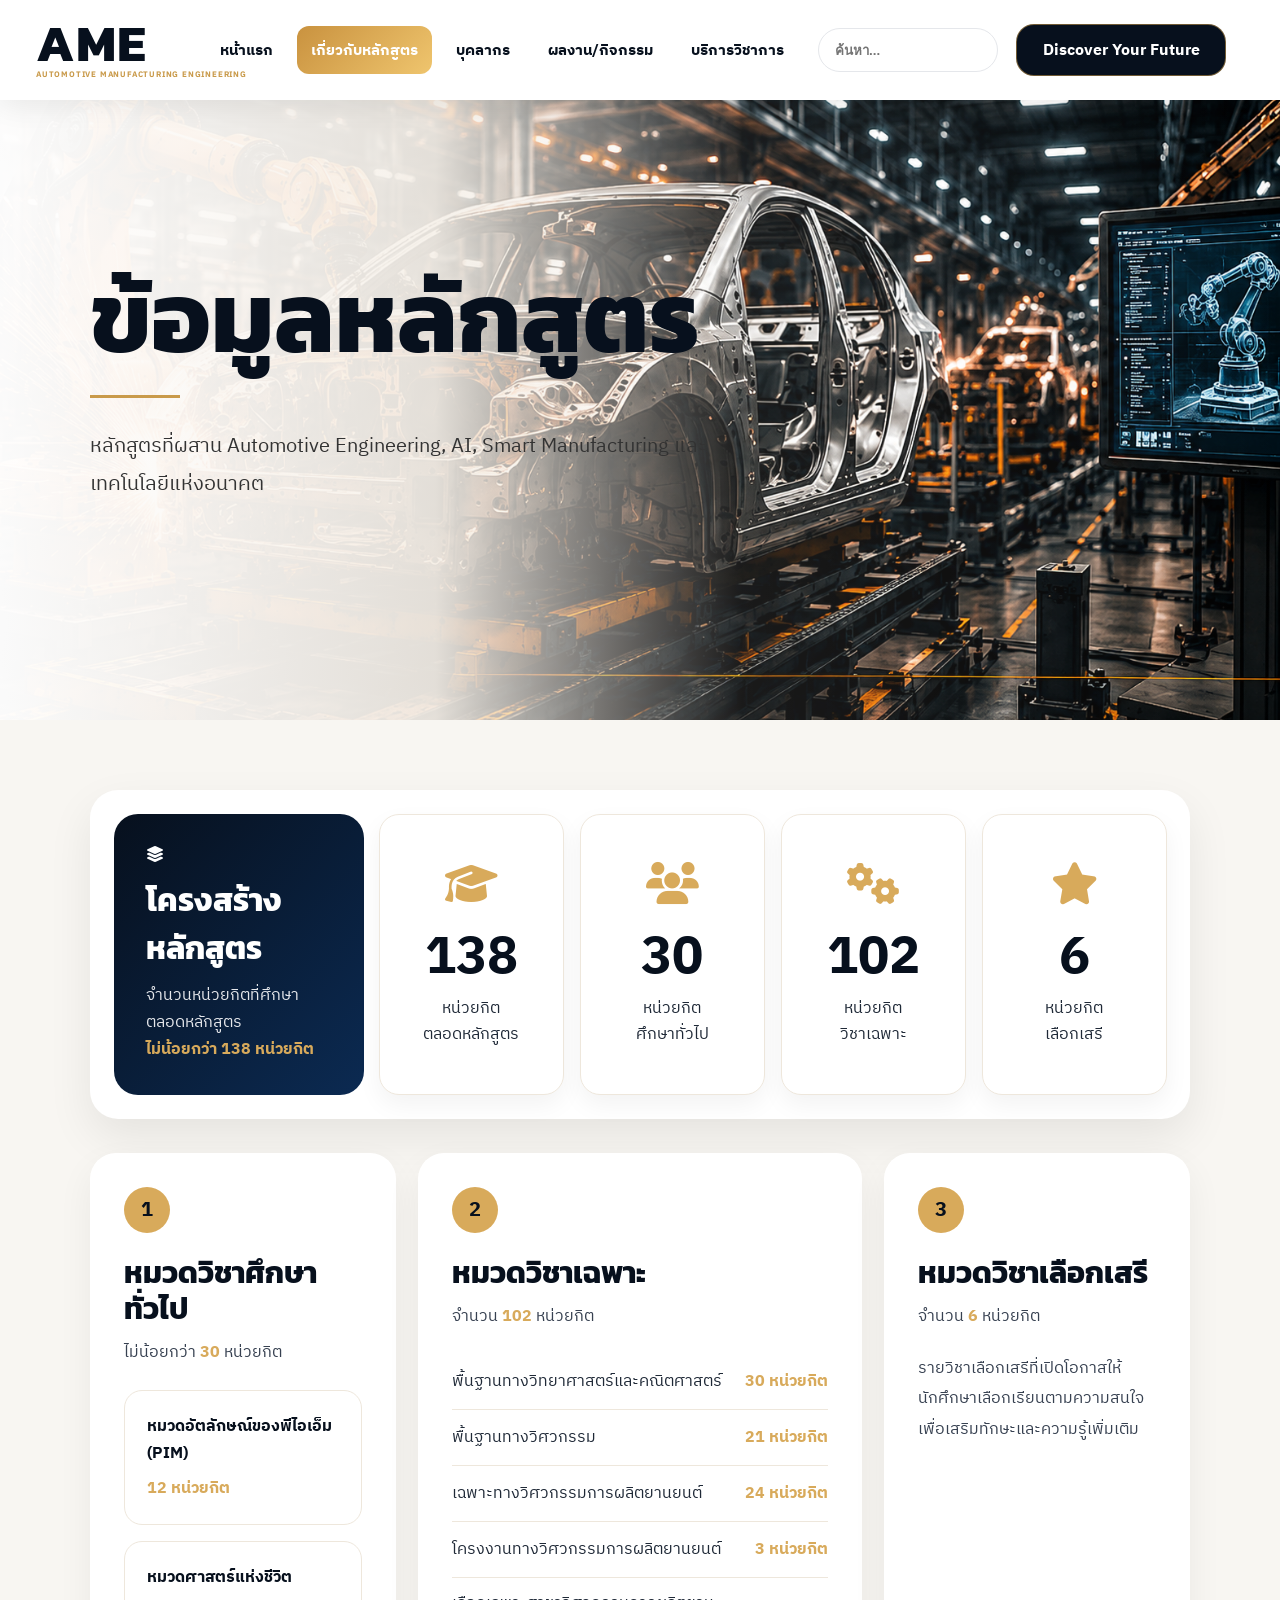
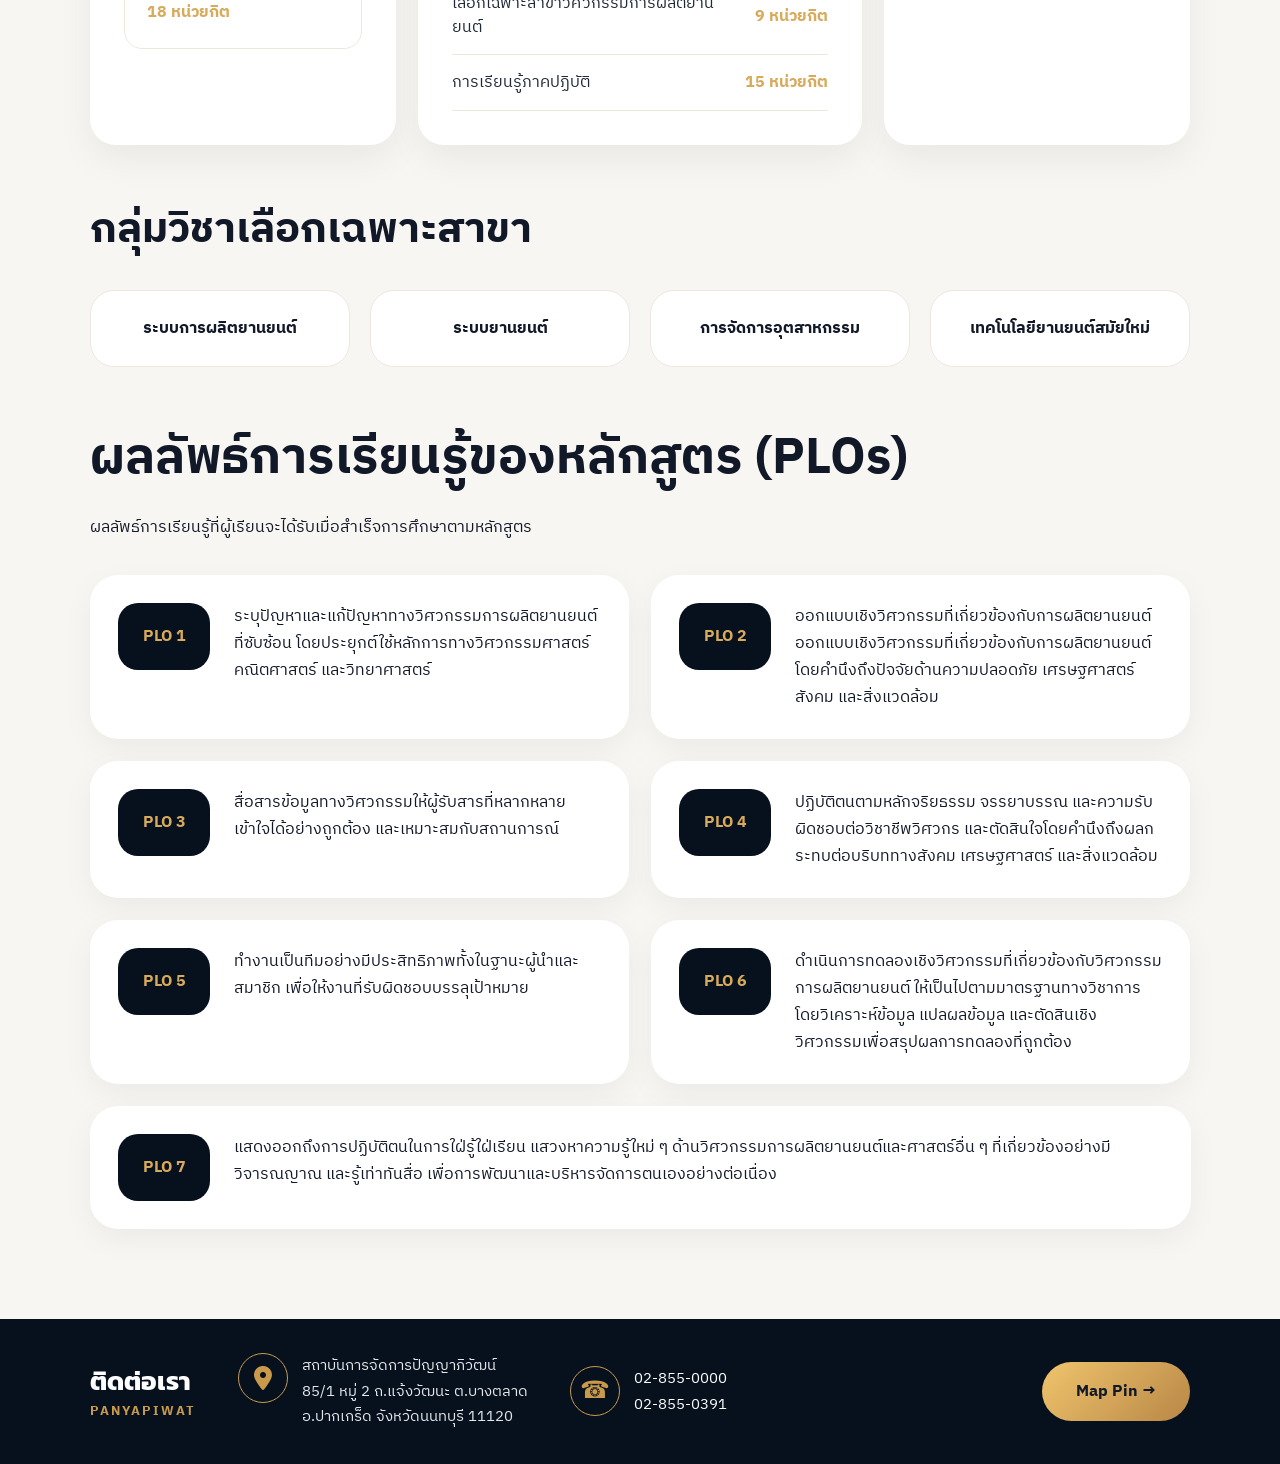
==== about-program.html @ d007fcb9 "Init" ====
<!DOCTYPE html>
<html lang="th">
<head>
  <meta charset="UTF-8">
  <meta name="viewport" content="width=device-width, initial-scale=1.0">

  <title>ข้อมูลหลักสูตร | AME</title>

  <link rel="preconnect" href="https://fonts.googleapis.com">
  <link rel="preconnect" href="https://fonts.gstatic.com" crossorigin>

  <link href="https://fonts.googleapis.com/css2?family=IBM+Plex+Sans+Thai:wght@300;400;500;600;700&family=Kanit:wght@400;500;600;700&display=swap" rel="stylesheet">

<link rel="stylesheet" href="css/theme.css">
<link rel="stylesheet" href="css/navbar.css">
<link rel="stylesheet" href="css/common.css">
<link rel="stylesheet" href="css/program.css">
<link rel="stylesheet" href="css/responsive.css">
<link rel="stylesheet"
href="https://cdnjs.cloudflare.com/ajax/libs/font-awesome/6.7.2/css/all.min.css">
</head>

<body>
<header class="header">
  <nav class="navbar">

    <a href="index.html" class="logo">
      <h1>AME</h1>
      <span>AUTOMOTIVE MANUFACTURING ENGINEERING</span>
    </a>

    <ul class="nav-menu">

      <li><a href="index.html">หน้าแรก</a></li>

      <li class="has-dropdown">

        <a href="#" class="active">
          เกี่ยวกับหลักสูตร
        </a>

        <ul class="dropdown">
          <li><a href="about.html">ประวัติความเป็นมา</a></li>
          <li><a href="about-program.html">ข้อมูลหลักสูตร</a></li>
          <li><a href="curriculum.html">แผนการเรียน</a></li>
        </ul>

      </li>

      <li><a href="personnel.html">บุคลากร</a></li>
      <li><a href="projects.html">ผลงาน/กิจกรรม</a></li>
      <li><a href="services.html">บริการวิชาการ</a></li>
      <li><a href="alumni.html">บัณฑิต</a></li>

    </ul>
<div class="site-search">
  <input type="text" id="siteSearchInput" placeholder="ค้นหา...">
  <div id="siteSearchResults" class="search-results"></div>
</div>
<a href="contact.html" class="nav-btn">
  Discover Your Future
</a>

<button class="menu-toggle" id="menuToggle">
  ☰
</button>

</nav>
</header>
<section class="page-hero">
  <div class="page-hero-content">
    <h1>ข้อมูลหลักสูตร</h1>

    <div class="page-hero-line"></div>

    <p>
      หลักสูตรที่ผสาน Automotive Engineering, AI,
      Smart Manufacturing และเทคโนโลยีแห่งอนาคต
    </p>
  </div>
</section>
</section>
<!-- =========================
     PROGRAM STRUCTURE SECTION
========================= -->

<section class="ame-program-section"id="program-structure">

  <div class="program-top-grid">
<div class="program-intro-card">
  <i class="fa-solid fa-layer-group"></i>
  <h2>โครงสร้างหลักสูตร</h2>
  <p>จำนวนหน่วยกิตที่ศึกษาตลอดหลักสูตร</p>
  <span>ไม่น้อยกว่า 138 หน่วยกิต</span>
</div>

<div class="program-stat-card">

  <div class="stat-icon">
    <i class="fa-solid fa-graduation-cap"></i>
  </div>

  <h3>138</h3>

  <p>
    หน่วยกิต<br>
    ตลอดหลักสูตร
  </p>

</div>

<div class="program-stat-card">
  <div class="stat-icon">
    <i class="fa-solid fa-users"></i>
  </div>
  <h3>30</h3>
  <p>หน่วยกิต<br>ศึกษาทั่วไป</p>
</div>

<div class="program-stat-card">
  <div class="stat-icon">
    <i class="fa-solid fa-gears"></i>
  </div>
  <h3>102</h3>
  <p>หน่วยกิต<br>วิชาเฉพาะ</p>
</div>

<div class="program-stat-card">
  <div class="stat-icon">
    <i class="fa-solid fa-star"></i>
  </div>
  <h3>6</h3>
  <p>หน่วยกิต<br>เลือกเสรี</p>

  </div>
    </div>

  <!-- CATEGORY -->

  <div class="program-category-grid">

    <!-- GENERAL -->

    <div class="program-category-card">

      <div class="category-number">1</div>

      <h3>หมวดวิชาศึกษาทั่วไป</h3>

      <p class="category-credit">
        ไม่น้อยกว่า <span>30</span> หน่วยกิต
      </p>

      <div class="subject-box">
        <h4>หมวดอัตลักษณ์ของพีไอเอ็ม (PIM)</h4>
        <span>12 หน่วยกิต</span>
      </div>

      <div class="subject-box">
        <h4>หมวดศาสตร์แห่งชีวิต</h4>
        <span>18 หน่วยกิต</span>
      </div>

    </div>

    <!-- SPECIFIC -->

    <div class="program-category-card large">

      <div class="category-number">2</div>

      <h3>หมวดวิชาเฉพาะ</h3>

      <p class="category-credit">
        จำนวน <span>102</span> หน่วยกิต
      </p>

      <div class="subject-list">

        <div class="subject-row">
          <span>พื้นฐานทางวิทยาศาสตร์และคณิตศาสตร์</span>
          <strong>30 หน่วยกิต</strong>
        </div>

        <div class="subject-row">
          <span>พื้นฐานทางวิศวกรรม</span>
          <strong>21 หน่วยกิต</strong>
        </div>

        <div class="subject-row">
          <span>เฉพาะทางวิศวกรรมการผลิตยานยนต์</span>
          <strong>24 หน่วยกิต</strong>
        </div>

        <div class="subject-row">
          <span>โครงงานทางวิศวกรรมการผลิตยานยนต์</span>
          <strong>3 หน่วยกิต</strong>
        </div>

        <div class="subject-row">
          <span>เลือกเฉพาะสาขาวิศวกรรมการผลิตยานยนต์</span>
          <strong>9 หน่วยกิต</strong>
        </div>

        <div class="subject-row">
          <span>การเรียนรู้ภาคปฏิบัติ</span>
          <strong>15 หน่วยกิต</strong>
        </div>

      </div>

    </div>

    <!-- FREE -->

    <div class="program-category-card">

      <div class="category-number">3</div>

      <h3>หมวดวิชาเลือกเสรี</h3>

      <p class="category-credit">
        จำนวน <span>6</span> หน่วยกิต
      </p>

      <p class="free-text">
        รายวิชาเลือกเสรีที่เปิดโอกาสให้นักศึกษาเลือกเรียนตามความสนใจ
        เพื่อเสริมทักษะและความรู้เพิ่มเติม
      </p>

    </div>

  </div>

  <!-- ELECTIVE -->

  <div class="elective-section">

    <div class="elective-title">
      <h2>กลุ่มวิชาเลือกเฉพาะสาขา</h2>
    </div>

    <div class="elective-grid">

      <div class="elective-chip">
         ระบบการผลิตยานยนต์
      </div>

      <div class="elective-chip">
         ระบบยานยนต์
      </div>

      <div class="elective-chip">
         การจัดการอุตสาหกรรม
      </div>

      <div class="elective-chip">
        เทคโนโลยียานยนต์สมัยใหม่
      </div>

    </div>

  </div>

  <!-- PLO -->

  <div class="plo-section">

    <div class="section-heading">
      <h2>ผลลัพธ์การเรียนรู้ของหลักสูตร (PLOs)</h2>
      <p>
        ผลลัพธ์การเรียนรู้ที่ผู้เรียนจะได้รับเมื่อสำเร็จการศึกษาตามหลักสูตร
      </p>
    </div>

    <div class="plo-grid">

      <div class="plo-card">
        <div class="plo-number">PLO 1</div>
        <p>
          ระบุปัญหาและแก้ปัญหาทางวิศวกรรมการผลิตยานยนต์ที่ซับซ้อน โดยประยุกต์ใช้หลักการทางวิศวกรรมศาสตร์ คณิตศาสตร์ และวิทยาศาสตร์
        </p>
      </div>

      <div class="plo-card">
        <div class="plo-number">PLO 2</div>
        <p>
          ออกแบบเชิงวิศวกรรมที่เกี่ยวข้องกับการผลิตยานยนต์ออกแบบเชิงวิศวกรรมที่เกี่ยวข้องกับการผลิตยานยนต์ โดยคำนึงถึงปัจจัยด้านความปลอดภัย เศรษฐศาสตร์ สังคม และสิ่งแวดล้อม
        </p>
      </div>

      <div class="plo-card">
        <div class="plo-number">PLO 3</div>
        <p>
          สื่อสารข้อมูลทางวิศวกรรมให้ผู้รับสารที่หลากหลายเข้าใจได้อย่างถูกต้อง และเหมาะสมกับสถานการณ์
        </p>
      </div>

      <div class="plo-card">
        <div class="plo-number">PLO 4</div>
        <p>
          ปฏิบัติตนตามหลักจริยธรรม จรรยาบรรณ และความรับผิดชอบต่อวิชาชีพวิศวกร และตัดสินใจโดยคำนึงถึงผลกระทบต่อบริบททางสังคม เศรษฐศาสตร์ และสิ่งแวดล้อม
        </p>
      </div>

      <div class="plo-card">
        <div class="plo-number">PLO 5</div>
        <p>
          ทำงานเป็นทีมอย่างมีประสิทธิภาพทั้งในฐานะผู้นำและสมาชิก เพื่อให้งานที่รับผิดชอบบรรลุเป้าหมาย
        </p>
      </div>

      <div class="plo-card">
        <div class="plo-number">PLO 6</div>
        <p>
          ดำเนินการทดลองเชิงวิศวกรรมที่เกี่ยวข้องกับวิศวกรรมการผลิตยานยนต์ ให้เป็นไปตามมาตรฐานทางวิชาการ โดยวิเคราะห์ข้อมูล แปลผลข้อมูล และตัดสินเชิงวิศวกรรมเพื่อสรุปผลการทดลองที่ถูกต้อง
        </p>
      </div>

      <div class="plo-card full">
        <div class="plo-number">PLO 7</div>
        <p>
          แสดงออกถึงการปฏิบัติตนในการใฝ่รู้ใฝ่เรียน แสวงหาความรู้ใหม่ ๆ ด้านวิศวกรรมการผลิตยานยนต์และศาสตร์อื่น ๆ ที่เกี่ยวข้องอย่างมีวิจารณญาณ และรู้เท่าทันสื่อ เพื่อการพัฒนาและบริหารจัดการตนเองอย่างต่อเนื่อง
        </p>
      </div>

    </div>

  </div>

</section>
<!-- PROGRAM -->





<!-- CONTACT -->

<section class="contact-bar">

  <div class="contact-info">

    <div class="contact-title">
      <h3>ติดต่อเรา</h3>
      <p>PANYAPIWAT</p>
    </div>

    <div class="contact-item">
      <span class="contact-icon">
    <i class="fa-solid fa-location-dot"></i>
</span>

      <p>
        สถาบันการจัดการปัญญาภิวัฒน์<br>
        85/1 หมู่ 2 ถ.แจ้งวัฒนะ ต.บางตลาด<br>
        อ.ปากเกร็ด จังหวัดนนทบุรี 11120
      </p>

    </div>

    <div class="contact-item">

      <span>☎</span>

<p>
  <a href="tel:+6628550000">02-855-0000</a><br>
  <a href="tel:+6628550391">02-855-0391</a>
</p>

    </div>

  </div>

  <a
    href="https://maps.app.goo.gl/JNx87e4YphjHpJsL9"
    target="_blank"
    class="map-btn"
  >
    Map Pin →
  </a>

</section>
<script src="js/navbar.js"></script>
<script src="js/search-data.js"></script>
<script src="js/search.js"></script>
</body>
</html>
---- css/theme.css ----
:root{
  --dark:#07101d;
  --black:#020713;
  --gold:#c99a4a;
  --gold2:#f0c46d;
  --cream:#f6f1ea;
  --white:#ffffff;
  --text:#111827;
  --muted:#666666;
}

*{
  margin:0;
  padding:0;
  box-sizing:border-box;
}

body{
  font-family:'IBM Plex Sans Thai',sans-serif;
  color:var(--text);
  background:#fff;
  overflow-x:hidden;
}

a{
  text-decoration:none;
}

ul{
  list-style:none;
}

img{
  max-width:100%;
  display:block;
}
---- css/navbar.css ----
.header{
  position:fixed;
  top:0;
  left:0;
  width:100%;
  z-index:999;
  background:#ffffff;
  box-shadow:0 4px 28px rgba(0,0,0,0.08);
}

.navbar{
  width:100%;
  max-width:none;
  height:100px;
  padding:0 42px;

  display:grid;
  grid-template-columns:260px 1fr 190px 230px;
  align-items:center;
  gap:26px;
}

.logo{
  display:block;
}

.logo h1{
  font-family:'Kanit',sans-serif;
  font-size:52px;
  line-height:0.85;
  color:#07101d;
  letter-spacing:1px;
}

.logo span{
  display:block;
  margin-top:6px;

  font-size:8px;
  line-height:1;

  letter-spacing:0.8px;
  color:#c99a4a;

  font-weight:800;
  white-space:nowrap;
  text-transform:uppercase;
}

.nav-menu{
  display:flex;
  align-items:center;
  justify-content:center;
  gap:18px;
}

.nav-menu > li > a{
  display:flex;
  align-items:center;
  justify-content:center;

  height:48px;
  padding:0 20px;

  color:#07101d;
  font-size:16px;
  font-weight:800;
  border-radius:12px;
  white-space:nowrap;
  transition:0.25s ease;
}

.nav-menu > li > a:hover,
.nav-menu > li > a.active{
  color:#fff;
  background:linear-gradient(135deg,#c9923f,#efc56e);
}

.nav-btn{
  justify-self:end;

  height:52px;
  padding:0 26px;

  display:flex;
  align-items:center;
  justify-content:center;

  border-radius:18px;
  background:#07101d;
  color:#fff;

  font-size:16px;
  font-weight:800;
  border:1px solid rgba(201,154,74,0.55);
  white-space:nowrap;
  transition:0.25s ease;
}

.nav-btn:hover{
  transform:translateY(-2px);
  background:#c99a4a;
  color:#07101d;
}

/* DROPDOWN */
.has-dropdown{
  position:relative;
}

.dropdown{
  position:absolute;
  top:58px;
  left:0;

  min-width:230px;
  padding:12px;

  background:#ffffff;
  border-radius:18px;
  box-shadow:0 20px 50px rgba(0,0,0,0.14);

  opacity:0;
  visibility:hidden;
  transform:translateY(12px);
  transition:0.25s ease;
}

.has-dropdown:hover .dropdown{
  opacity:1;
  visibility:visible;
  transform:translateY(0);
}

.dropdown a{
  display:block;
  padding:12px 16px;
  color:#07101d;
  font-size:15px;
  font-weight:700;
  border-radius:12px;
}

.dropdown a:hover{
  background:#f4efe7;
  color:#b88746;
}

/* Mobile menu button */
.menu-toggle{
  display:none;
  width:50px;
  height:50px;
  border:1px solid #d1d5db;
  border-radius:14px;
  background:#fff;
  font-size:28px;
  color:#07101d;
  cursor:pointer;
  justify-self:end;
  transition:.25s;
}
.menu-toggle:hover{ background:#f5f6f8; }

.site-search{
  position:relative;
  justify-self:end;
}

.site-search input{
  width:180px;
  height:44px;
  padding:0 16px;
  border:1px solid #e5e7eb;
  border-radius:999px;
  outline:none;
  font-weight:700;
}

.site-search input:focus{
  border-color:#c99a4a;
}

.search-results{
  display:none;
  position:absolute;
  top:54px;
  right:0;
  width:280px;
  padding:10px;
  background:#fff;
  border-radius:18px;
  box-shadow:0 18px 45px rgba(0,0,0,.15);
  z-index:9999;
}

.search-results.active{
  display:block;
}

.search-results a{
  display:block;
  padding:12px 14px;
  border-radius:12px;
  color:#07101d;
  font-weight:700;
}

.search-results a:hover{
  background:#f4efe7;
  color:#b88746;
}

.site-search{
  justify-self:end;
}

.nav-btn{
  justify-self:end;
}

.menu-toggle{
  justify-self:end;
}

.navbar{
  height:100px;
  padding:0 36px;
  display:grid;
  grid-template-columns:230px minmax(0,1fr) 180px 210px auto;
  align-items:center;
  gap:18px;
}

.logo{
  min-width:0;
}

.nav-menu{
  display:flex;
  align-items:center;
  justify-content:center;
  gap:10px;
  min-width:0;
}

.nav-menu > li > a{
  padding:0 14px;
  font-size:15px;
}

.site-search{
  width:100%;
  min-width:0;
}

.site-search input{
  width:100%;
  min-width:0;
}

.nav-btn{
  width:210px;
  padding:0 18px;
  justify-self:end;
}

.menu-toggle{
  display:none;
}

/* จอกลาง */
@media(max-width:1250px){
  .navbar{
    height:auto;
    grid-template-columns:1fr 170px 210px auto;
    grid-template-areas:
      "logo search button menu"
      "nav nav nav nav";
    padding:16px 28px;
    gap:14px;
  }

  .logo{ grid-area:logo; }

  .site-search{ grid-area:search; }

  .nav-btn{ grid-area:button; }

  .menu-toggle{
    grid-area:menu;
    display:flex;
    align-items:center;
    justify-content:center;
  }

  .nav-menu{
    grid-area:nav;
    justify-content:center;
    flex-wrap:wrap;
    gap:8px;
  }

  .nav-menu > li > a{
    height:40px;
    font-size:14px;
    padding:0 12px;
  }
}

/* tablet */
@media(max-width:900px){
  .navbar{
    grid-template-columns:1fr auto;
    grid-template-areas:
      "logo menu"
      "search search"
      "button button"
      "nav nav";
    padding:16px;
  }

  .site-search{
    width:100%;
  }

  .nav-btn{
    width:100%;
    height:46px;
  }

  .nav-menu{
    display:none;
    flex-direction:column;
    align-items:stretch;
    width:100%;
    padding:14px;
    border-radius:18px;
    background:#fff;
    box-shadow:0 18px 45px rgba(0,0,0,.12);
  }

  .nav-menu.active{
    display:flex;
  }

  .nav-menu > li > a{
    justify-content:flex-start;
    width:100%;
  }
}

/* มือถือเล็ก */
@media(max-width:520px){
  .navbar{
    padding:14px;
    gap:12px;
  }

  .logo h1{
    font-size:42px;
  }

  .logo span{
    font-size:7px;
    white-space:normal;
  }

  .nav-btn{
    font-size:14px;
  }
}
---- css/common.css ----
/* =========================
   COMMON SHARED STYLES
========================= */

.section-kicker{
  color:var(--gold);
  letter-spacing:3px;
  font-size:15px;
  font-weight:700;
  text-transform:uppercase;
  margin-bottom:18px;
}

.section-title{
  max-width:1300px;
  margin:auto;
  margin-bottom:36px;
}
.section-title h2{
  font-family:'Kanit',sans-serif;
  font-size:42px;
}

.primary-btn,.secondary-btn{
  display:inline-flex;
  align-items:center;
  justify-content:center;
  padding:16px 30px;
  border-radius:999px;
  font-weight:700;
  transition:0.3s;
}
.primary-btn{ background:linear-gradient(135deg,#f0c46d,#b88746); color:#111827; }
.secondary-btn{ border:1px solid rgba(7,16,29,0.25); color:#07101d; background:rgba(255,255,255,0.65); }
.primary-btn:hover,.secondary-btn:hover{ transform:translateY(-4px); }

.hero-line,.page-hero-line{
  width:90px;
  height:3px;
  background:var(--gold);
  margin:30px 0;
}

.page-hero{
  min-height:720px;
  padding:150px 7% 70px;
  display:flex;
  align-items:center;
  background:
    linear-gradient(90deg,rgba(255,255,255,0.98) 0%,rgba(246,241,234,0.92) 34%,rgba(255,255,255,0.10) 58%,rgba(255,255,255,0) 100%),
    url("../assets/images/hero-car.png");
  background-size:cover;
  background-position:center right;
  background-repeat:no-repeat;
}
.page-hero-content{ max-width:720px; }
.page-hero h1{
  font-family:'Kanit',sans-serif;
  font-size:100px;
  line-height:0.95;
  color:#07101d;
  margin-bottom:30px;
}
.page-hero p{
  font-size:20px;
  line-height:1.9;
  color:#333;
  max-width:680px;
  margin-bottom:26px;
}

.contact-bar{
  width:100%;
  padding:34px 7%;
  background:#07101d;
  color:white;
  display:flex;
  align-items:center;
  justify-content:space-between;
  gap:34px;
}
.contact-info{ display:flex; align-items:center; gap:42px; flex-wrap:wrap; }
.contact-title h3{ font-size:26px; font-family:'Kanit',sans-serif; }
.contact-title p{ color:var(--gold); letter-spacing:2px; font-size:13px; font-weight:700; }
.contact-item{ display:flex; gap:14px; }
.contact-item span{
  width:50px; height:50px; min-width:50px;
  border-radius:50%; border:1px solid var(--gold);
  display:flex; align-items:center; justify-content:center;
  color:var(--gold); font-size:24px;
}
.contact-item p{ color:#e5e7eb; line-height:1.7; font-size:15px; }
.map-btn{
  display:inline-flex; align-items:center; justify-content:center;
  padding:16px 34px;
  background:linear-gradient(135deg,#f0c46d,#b88746);
  color:#111827; font-weight:800; border-radius:999px;
  white-space:nowrap; transition:0.3s;
}
.map-btn:hover{ transform:translateY(-4px); background:#fff; }

@media(max-width:700px){
  .page-hero{ min-height:520px; padding:120px 22px 60px; background-position:center; }
  .page-hero h1{ font-size:52px; }
  .page-hero p{ font-size:16px; }
  .section-title h2{ font-size:32px; }
  .contact-bar{ flex-direction:column; align-items:flex-start; padding:30px 22px; }
  .contact-info{ flex-direction:column; align-items:flex-start; gap:24px; }
  .map-btn{ width:100%; }
}

/* =========================================================
   AME INTEGRATED MOTION PACK
   เพิ่มลูกเล่นโดยไม่ต้องแก้ HTML
   - ใช้กับไฟล์เดิม common.css
   - ถ้ามีปัญหา ลบเฉพาะส่วนนี้ออกได้
========================================================= */

.ame-progress-bar{
  position:fixed;
  top:0;
  left:0;
  width:0%;
  height:4px;
  z-index:100000;
  background:linear-gradient(90deg,var(--gold),var(--gold2));
  box-shadow:0 0 18px rgba(201,154,74,.55);
  transition:width .08s linear;
}

.header{
  transition:background .3s ease, box-shadow .3s ease, backdrop-filter .3s ease;
}

.header.scrolled{
  background:rgba(255,255,255,.82);
  backdrop-filter:blur(16px);
  -webkit-backdrop-filter:blur(16px);
  box-shadow:0 10px 35px rgba(7,16,29,.12);
}

.header.scrolled .navbar{
  height:78px;
  transition:height .3s ease, padding .3s ease;
}

.header.scrolled .logo h1{
  font-size:42px;
  transition:font-size .3s ease;
}

.hero-content > *,
.page-hero-content > *,
.alumni-content > *,
.ai-admission-copy > *,
.project-hero-content > *{
  animation:ameHeroUp .9s cubic-bezier(.22,1,.36,1) both;
}

.hero-content > *:nth-child(1),
.page-hero-content > *:nth-child(1),
.alumni-content > *:nth-child(1),
.ai-admission-copy > *:nth-child(1),
.project-hero-content > *:nth-child(1){ animation-delay:.08s; }

.hero-content > *:nth-child(2),
.page-hero-content > *:nth-child(2),
.alumni-content > *:nth-child(2),
.ai-admission-copy > *:nth-child(2),
.project-hero-content > *:nth-child(2){ animation-delay:.22s; }

.hero-content > *:nth-child(3),
.page-hero-content > *:nth-child(3),
.alumni-content > *:nth-child(3),
.ai-admission-copy > *:nth-child(3),
.project-hero-content > *:nth-child(3){ animation-delay:.36s; }

.hero-content > *:nth-child(4),
.page-hero-content > *:nth-child(4),
.alumni-content > *:nth-child(4),
.ai-admission-copy > *:nth-child(4),
.project-hero-content > *:nth-child(4){ animation-delay:.50s; }

@keyframes ameHeroUp{
  from{ opacity:0; transform:translateY(56px); filter:blur(6px); }
  to{ opacity:1; transform:translateY(0); filter:blur(0); }
}

.hero-line,
.page-hero-line,
.project-line{
  transform-origin:left center;
  animation:ameLineGrow .8s cubic-bezier(.22,1,.36,1) .35s both;
}

@keyframes ameLineGrow{
  from{ transform:scaleX(0); opacity:0; }
  to{ transform:scaleX(1); opacity:1; }
}

.ame-reveal{
  opacity:0;
  transform:translateY(54px);
  transition:opacity .85s cubic-bezier(.22,1,.36,1), transform .85s cubic-bezier(.22,1,.36,1), filter .85s cubic-bezier(.22,1,.36,1);
  filter:blur(5px);
  will-change:opacity, transform;
}

.ame-reveal.ame-show{
  opacity:1;
  transform:translateY(0);
  filter:blur(0);
}

.ame-stagger > .ame-reveal:nth-child(1){ transition-delay:.04s; }
.ame-stagger > .ame-reveal:nth-child(2){ transition-delay:.12s; }
.ame-stagger > .ame-reveal:nth-child(3){ transition-delay:.20s; }
.ame-stagger > .ame-reveal:nth-child(4){ transition-delay:.28s; }
.ame-stagger > .ame-reveal:nth-child(5){ transition-delay:.36s; }
.ame-stagger > .ame-reveal:nth-child(6){ transition-delay:.44s; }
.ame-stagger > .ame-reveal:nth-child(7){ transition-delay:.52s; }
.ame-stagger > .ame-reveal:nth-child(8){ transition-delay:.60s; }

.highlight-item,
.why-card,
.video-card,
.career-item,
.track-panel,
.program-card,
.program-stat-card,
.program-category-card,
.elective-chip,
.plo-card,
.person-card,
.service-card,
.activity-card,
.alumni-card,
.semester-card,
.ame-intro-card,
.career-match-panel,
.result-preview{
  transition:transform .35s ease, box-shadow .35s ease, border-color .35s ease;
}

.highlight-item:hover,
.why-card:hover,
.video-card:hover,
.program-card:hover,
.program-stat-card:hover,
.program-category-card:hover,
.elective-chip:hover,
.plo-card:hover,
.person-card:hover,
.service-card:hover,
.activity-card:hover,
.alumni-card:hover,
.semester-card:hover,
.ame-intro-card:hover,
.career-match-panel:hover,
.result-preview:hover{
  transform:translateY(-8px);
  box-shadow:0 24px 65px rgba(7,16,29,.14);
}

.video-card video,
.about-image img,
.person-card img,
.service-image img,
.activity-gallery img,
.alumni-card img,
.track-panel img{
  transition:transform .65s cubic-bezier(.22,1,.36,1), filter .4s ease;
}

.video-card:hover video,
.about-image:hover img,
.person-card:hover img,
.service-card:hover .service-image img,
.activity-gallery img:hover,
.alumni-card:hover img,
.track-panel:hover img{
  transform:scale(1.06);
}

.ame-glow-card{
  position:relative;
  overflow:hidden;
}

.ame-glow-card::after{
  content:"";
  position:absolute;
  inset:0;
  pointer-events:none;
  opacity:0;
  transition:opacity .25s ease;
  background:radial-gradient(circle at var(--x,50%) var(--y,50%), rgba(240,196,109,.24), transparent 34%);
}

.ame-glow-card:hover::after{
  opacity:1;
}

.primary-btn,
.secondary-btn,
.nav-btn,
.ai-btn-primary,
.person-info button,
.map-btn,
.alumni-filter button,
.career-nav{
  position:relative;
  overflow:hidden;
}

.ame-ripple{
  position:absolute;
  border-radius:50%;
  transform:scale(0);
  animation:ameRipple .6s ease-out;
  background:rgba(255,255,255,.55);
  pointer-events:none;
}

@keyframes ameRipple{
  to{ transform:scale(4); opacity:0; }
}

.gallery-modal.active .gallery-frame,
.profile-modal.active .profile-panel{
  animation:ameModalIn .38s cubic-bezier(.22,1,.36,1) both;
}

@keyframes ameModalIn{
  from{ opacity:0; transform:translateY(28px) scale(.94); }
  to{ opacity:1; transform:translateY(0) scale(1); }
}

.year-block{
  position:relative;
}

.year-block::before{
  content:"";
  position:absolute;
  left:28px;
  top:76px;
  bottom:-34px;
  width:3px;
  background:linear-gradient(var(--gold), transparent);
  transform:scaleY(0);
  transform-origin:top;
  transition:transform .9s cubic-bezier(.22,1,.36,1);
}

.year-block.ame-show::before{
  transform:scaleY(1);
}

@media(max-width:768px){
  .header.scrolled .navbar{ height:auto; }
  .header.scrolled .logo h1{ font-size:36px; }
  .ame-reveal{ transform:translateY(32px); }
}

@media(prefers-reduced-motion:reduce){
  *, *::before, *::after{
    animation-duration:.01ms !important;
    animation-iteration-count:1 !important;
    transition-duration:.01ms !important;
    scroll-behavior:auto !important;
  }
}


.contact-item a{
    color:#ffffff;
    text-decoration:none;
    transition:0.3s;
}

.contact-item a:hover{
    color:#d8aa5b;
}
---- css/program.css ----
/* =========================
   PROGRAM SECTION
========================= */

.ame-program-section{
   padding:70px 7% 90px;
  background:#f8f6f2;
}




.category-credit{
  margin:12px 0 28px;
}

.category-credit span{
  color:#d8aa5b;
  font-weight:700;
}


.free-text{
  line-height:2;
  color:#555;
}

.elective-section{
  max-width:1400px;
  margin:50px auto;
}

.elective-title h2{
  font-size:42px;
  margin-bottom:26px;
}

.elective-grid{
  display:grid;
  grid-template-columns:repeat(4,1fr);
  gap:20px;
}

.elective-chip{
  background:white;
  border:1px solid #ece7df;

  padding:24px;

  border-radius:24px;

  text-align:center;

  font-weight:700;
}

.plo-section{
  max-width:1400px;
  margin:auto;
}

.section-heading h2{
  font-size:50px;
  margin-bottom:14px;
}

.section-heading{
  margin-bottom:34px;
}

.plo-grid{
  display:grid;
  grid-template-columns:1fr 1fr;
  gap:22px;
}

.plo-card{
  background:white;

  border-radius:28px;

  padding:28px;

  display:flex;
  gap:24px;
  align-items:flex-start;

  box-shadow:0 10px 30px rgba(0,0,0,0.05);
}

.plo-number{
  min-width:92px;

  background:#07101d;
  color:#d8aa5b;

  border-radius:20px;

  padding:20px 12px;

  text-align:center;

  font-weight:800;
}

.plo-card.full{
  grid-column:span 2;
}

@media(max-width:1100px){

  .program-top-grid,
  .program-category-grid,
  .elective-grid,
  .plo-grid{
    grid-template-columns:1fr;
  }

  .plo-card.full{
    grid-column:auto;
  }

}

.about-mini-title{
  display:inline-block;

  margin-bottom:18px;

  color:#d8aa5b;

  font-size:15px;
  font-weight:700;
  letter-spacing:3px;

  text-transform:uppercase;
}
/* HERO ทุกหน้าให้เท่าหน้า index */

.page-hero{
  min-height:720px;
  padding:150px 7% 70px;

  display:flex;
  align-items:center;

  background:
    linear-gradient(
      90deg,
      rgba(255,255,255,0.98) 0%,
      rgba(246,241,234,0.92) 34%,
      rgba(255,255,255,0.10) 58%,
      rgba(255,255,255,0) 100%
    ),
    url("../assets/images/hero-car.png");

  background-size:cover;
  background-position:center right;
  background-repeat:no-repeat;
}

.page-hero-content{
  max-width:720px;
}

.page-hero h1{
  font-family:'Kanit',sans-serif;
  font-size:100px;
  line-height:0.95;
  color:#07101d;
  margin-bottom:30px;
}

.page-hero p{
  font-size:20px;
  line-height:1.9;
  color:#333;
  max-width:680px;
  margin-bottom:26px;
}

.page-hero-line{
  width:90px;
  height:3px;
  background:#c99a4a;
  margin:30px 0;
}
/* FIX PROGRAM STRUCTURE ONLY */

.ame-program-section{
  padding:70px 7% 90px;
  background:#f8f6f2;
}

/* แถวโครงสร้างหลักสูตร */
.program-top-grid{
  max-width:1400px;
  margin:0 auto 34px;

  display:grid;
  grid-template-columns:1.35fr repeat(4,1fr);
  gap:16px;

  padding:24px;
  border-radius:28px;
  background:#ffffff;
  box-shadow:0 18px 45px rgba(0,0,0,0.08);
}

.program-intro-card{
  min-height:190px;
  padding:32px;

  border-radius:24px;
  background:linear-gradient(135deg,#07101d,#0b2a52);
  color:#ffffff;

  display:flex;
  flex-direction:column;
  justify-content:center;
}

.program-intro-card h2{
  font-family:'Kanit',sans-serif;
  font-size:32px;
  margin:14px 0 10px;
}

.program-intro-card p{
  line-height:1.7;
  color:#e5e7eb;
}

.program-intro-card span{
  color:#d8aa5b;
  font-weight:800;
}

.program-stat-card{
  min-height:190px;
  padding:26px 18px;

  border-radius:20px;
  background:#ffffff;
  border:1px solid #eee7dc;

  display:flex;
  flex-direction:column;
  align-items:center;
  justify-content:center;

  text-align:center;
  box-shadow:0 10px 24px rgba(0,0,0,0.05);
}

.program-stat-card h3{
  font-size:52px;
  line-height:1;
  color:#07101d;
  margin:12px 0;
}

.program-stat-card p{
  line-height:1.6;
  color:#1f2937;
}

/* หมวดวิชา 1 2 3 */
.program-category-grid{
  max-width:1400px;
  margin:0 auto 40px;

  display:grid;
  grid-template-columns:1fr 1.45fr 1fr;
  gap:22px;
}

.program-category-card{
  min-height:360px;
  padding:34px;

  border-radius:26px;
  background:#ffffff;
  box-shadow:0 14px 36px rgba(0,0,0,0.06);
}

.category-number{
  width:46px;
  height:46px;
  margin-bottom:22px;

  border-radius:50%;
  background:#d8aa5b;
  color:#07101d;

  display:flex;
  align-items:center;
  justify-content:center;

  font-size:20px;
  font-weight:800;
}

.program-category-card h3{
  font-family:'Kanit',sans-serif;
  font-size:30px;
  line-height:1.2;
  color:#07101d;
  margin-bottom:8px;
}

.category-credit{
  margin-bottom:24px;
  color:#374151;
}

.category-credit span{
  color:#d8aa5b;
  font-weight:800;
}

.subject-box{
  padding:22px;
  margin-bottom:16px;

  border-radius:18px;
  background:#fff;
  border:1px solid #eee7dc;
}

.subject-box h4{
  font-size:16px;
  color:#07101d;
  margin-bottom:8px;
}

.subject-box span{
  color:#d8aa5b;
  font-weight:800;
}

.subject-list{
  display:flex;
  flex-direction:column;
  gap:0;
}

.subject-row{
  display:flex;
  align-items:center;
  justify-content:space-between;
  gap:18px;

  padding:14px 0;
  border-bottom:1px solid #eee7dc;
}

.subject-row span{
  color:#1f2937;
  line-height:1.5;
}

.subject-row strong{
  color:#d8aa5b;
  white-space:nowrap;
}

.free-text{
  color:#374151;
  line-height:1.9;
}

/* responsive */
@media(max-width:1100px){
  .program-top-grid,
  .program-category-grid{
    grid-template-columns:1fr;
  }
}

.stat-icon{
  display:flex;
  justify-content:center;
  align-items:center;
  margin-bottom:16px;
}

.stat-icon i{
  font-size:42px;
  color:#d8aa5b;
}
---- css/responsive.css ----
@media(max-width:1150px){
  .navbar{
    grid-template-columns:1fr auto;
    height:auto;
    padding:14px 22px;
  }

  .nav-menu{
    display:none;
  }
}

@media(max-width:700px){
  .logo h1{
    font-size:38px;
  }

  .logo span{
    font-size:8px;
    letter-spacing:0.8px;
  }

  .nav-btn{
    height:46px;
    padding:0 16px;
    font-size:13px;
  }
}
@media(max-width:700px){
  .logo h1{
    font-size:36px;
  }

  .logo span{
    font-size:9px;
  }

  .nav-btn{
    font-size:13px;
    padding:12px 16px;
  }

  .hero{
    padding:120px 22px 60px;
    background-position:center;
  }

  .hero h1{
    font-size:52px;
  }

  .hero h1 span{
    font-size:22px;
    letter-spacing:5px;
  }

  .hero-text{
    font-size:16px;
  }

  .highlight{
    grid-template-columns:1fr;
    padding:22px;
  }

  .about-home{
    padding:70px 22px;
  }

  .about-home h2,
  .section-title h2{
    font-size:32px;
  }

  .why{
    padding:70px 22px;
  }

  .contact-bar{
    flex-direction:column;
    align-items:flex-start;
    padding:30px 22px;
  }

  .contact-info{
    flex-direction:column;
    align-items:flex-start;
    gap:24px;
  }

  .map-btn{
    width:100%;
  }
}
@media(max-width:900px){
  .video-grid{
    grid-template-columns:1fr;
  }

  .video-card video{
    height:220px;
  }
}

/* Refactor: compact right dropdown menu */
@media(max-width:1150px){
  .navbar{
    position:relative;
    grid-template-columns:1fr auto auto;
    height:auto;
    padding:14px 10px 14px 22px;
  }
  .menu-toggle{ display:block; margin-left:8px; }
  .nav-menu{
    display:none;
    position:absolute;
    top:100%;
    right:10px;
    left:auto;
    width:280px;
    flex-direction:column;
    align-items:stretch;
    justify-content:flex-start;
    gap:6px;
    background:#fff;
    padding:16px;
    border-radius:20px;
    box-shadow:0 15px 40px rgba(0,0,0,.15);
    z-index:999;
  }
  .nav-menu.active{ display:flex; }
  .nav-menu li{ width:100%; }
  .nav-menu > li > a{
    width:100%;
    justify-content:flex-start;
    height:auto;
    padding:14px 16px;
    border-radius:14px;
  }
  .dropdown{
    position:static;
    min-width:100%;
    margin-top:6px;
    box-shadow:none;
    border:1px solid #eee7dc;
    opacity:1;
    visibility:visible;
    transform:none;
    display:none;
  }
  .has-dropdown:hover .dropdown{ display:block; }
}
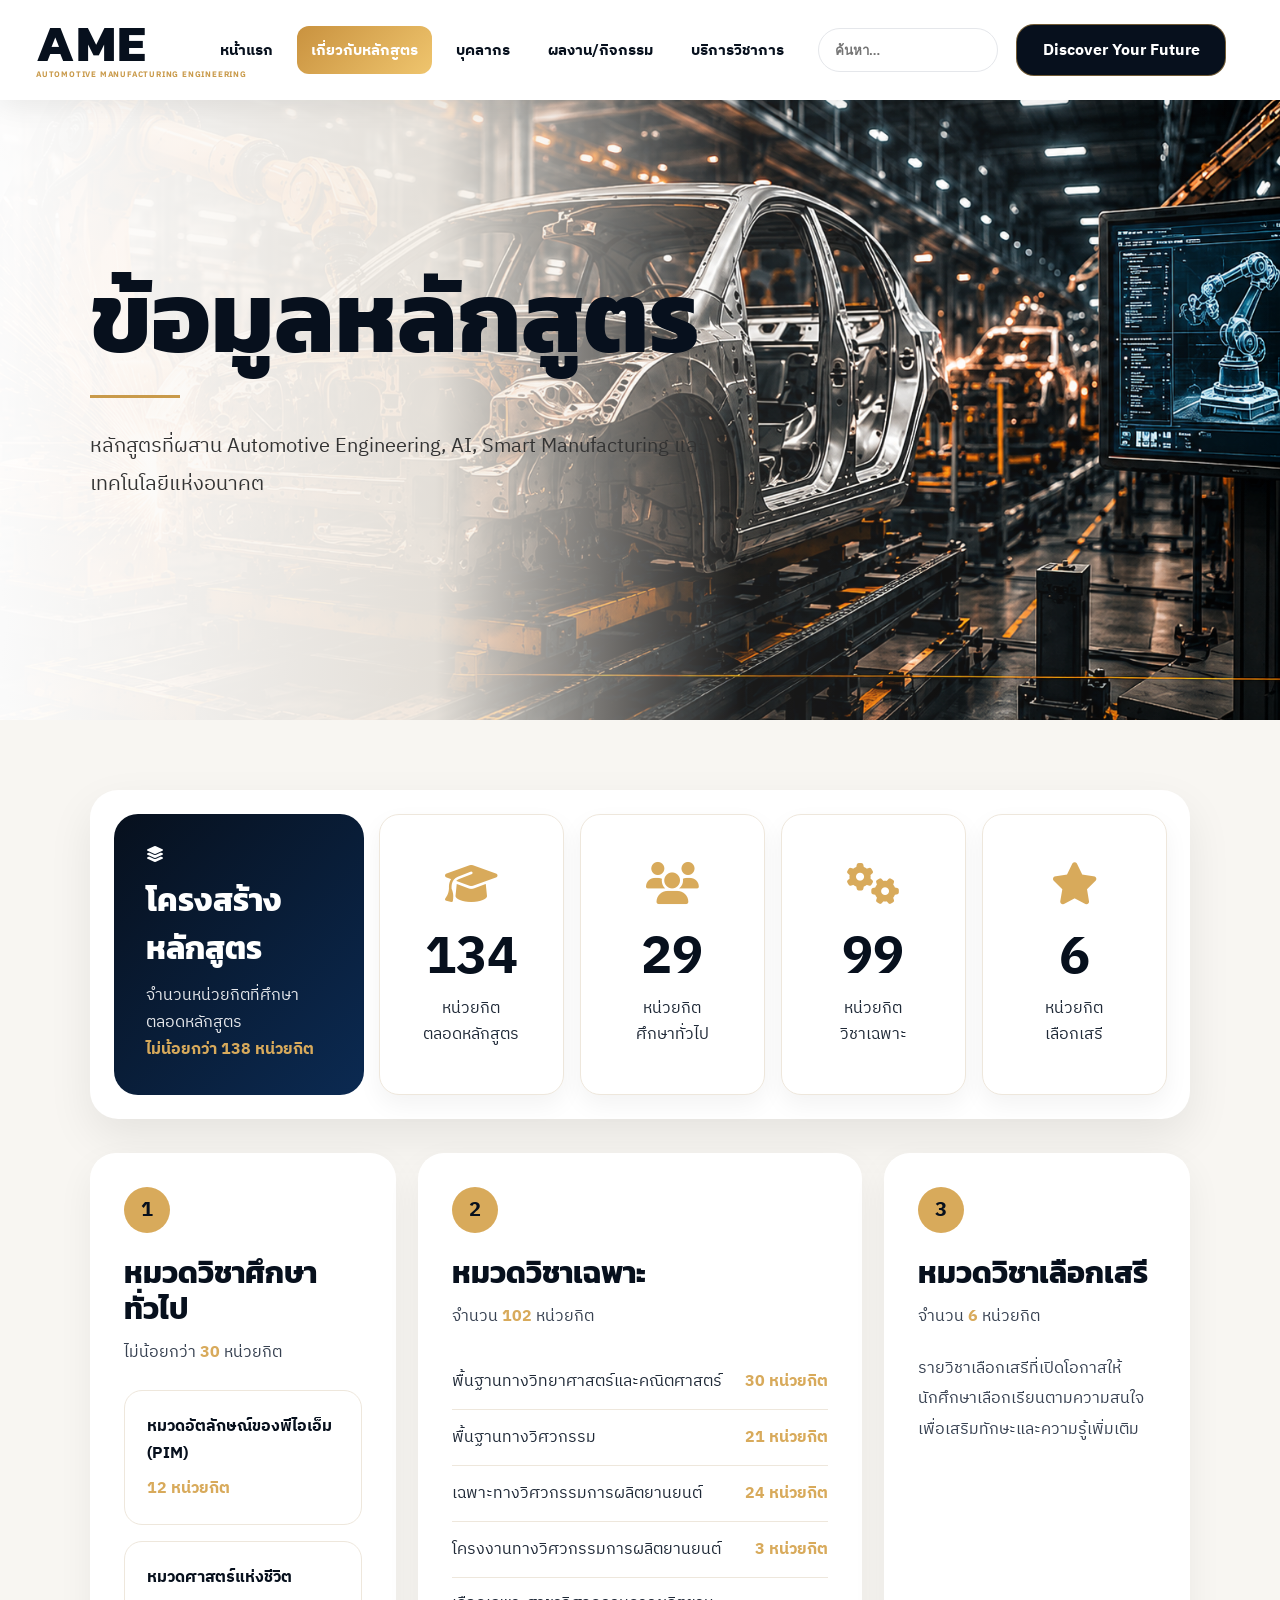
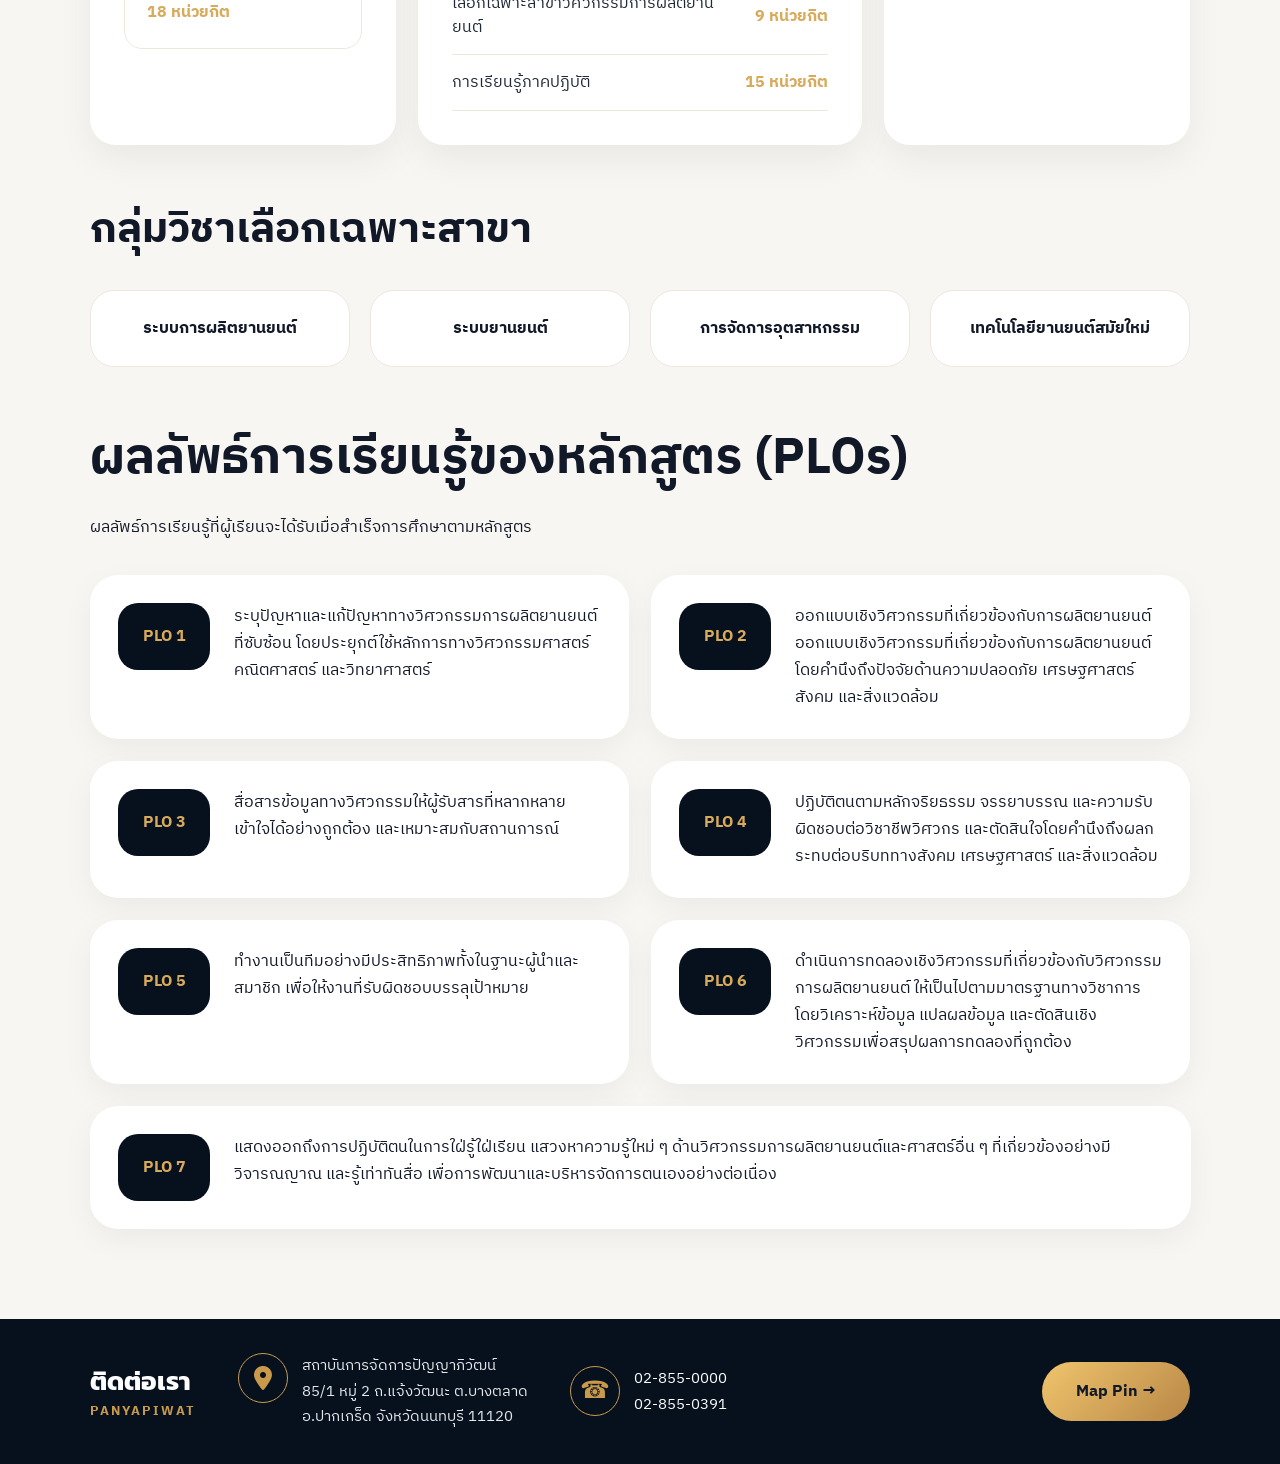
==== commit aa316c44: "Video embed" ====
--- a/about-program.html
+++ b/about-program.html
@@ -51,7 +51,12 @@
       <li><a href="projects.html">ผลงาน/กิจกรรม</a></li>
       <li><a href="services.html">บริการวิชาการ</a></li>
       <li><a href="alumni.html">บัณฑิต</a></li>
-
+<li class="mobile-discover">
+  <a href="contact.html">
+    <i class="fa-solid fa-compass"></i>
+    Discover Your Future
+  </a>
+</li>
     </ul>
 <div class="site-search">
   <input type="text" id="siteSearchInput" placeholder="ค้นหา...">
--- a/css/responsive.css
+++ b/css/responsive.css
@@ -1,85 +1,520 @@
+/* =========================================================
+   AME RESPONSIVE CSS
+========================================================= */
+
+html{
+  scroll-behavior:smooth;
+}
+
+body{
+  overflow-x:hidden;
+}
+
+img,
+video{
+  max-width:100%;
+  height:auto;
+}
+
+/* =========================================================
+   TABLET / SMALL LAPTOP
+========================================================= */
 @media(max-width:1150px){
+
+  /* ---------- Navbar ---------- */
+
   .navbar{
-    grid-template-columns:1fr auto;
+    position:relative;
+    display:grid;
+    grid-template-columns:1fr auto auto;
+    grid-template-areas:"logo button menu";
+    align-items:center;
+    gap:12px;
+
     height:auto;
+    min-height:78px;
     padding:14px 22px;
+  }
+
+  .logo{
+    grid-area:logo;
+    min-width:0;
+  }
+
+  .nav-btn{
+    grid-area:button;
+    justify-self:end;
+  }
+
+  .menu-toggle{
+    grid-area:menu;
+    display:flex;
+    align-items:center;
+    justify-content:center;
+    justify-self:end;
+  }
+
+  .site-search{
+    display:none;
   }
 
   .nav-menu{
     display:none;
-  }
-}
-
+    position:absolute;
+    top:calc(100% + 6px);
+    right:16px;
+    left:auto;
+
+    width:min(290px, calc(100vw - 32px));
+    padding:16px;
+
+    flex-direction:column;
+    align-items:stretch;
+    justify-content:flex-start;
+    gap:6px;
+
+    background:#ffffff;
+    border-radius:20px;
+    box-shadow:0 16px 42px rgba(0,0,0,.16);
+    z-index:9999;
+  }
+
+  .nav-menu.active{
+    display:flex;
+  }
+
+  .nav-menu li{
+    width:100%;
+  }
+
+  .nav-menu > li > a{
+    width:100%;
+    height:auto;
+    padding:14px 16px;
+    justify-content:flex-start;
+    border-radius:14px;
+  }
+
+  .dropdown{
+    position:static;
+    min-width:100%;
+    margin-top:6px;
+
+    display:none;
+    opacity:1;
+    visibility:visible;
+    transform:none;
+
+    border:1px solid #eee7dc;
+    box-shadow:none;
+  }
+
+  .has-dropdown:hover .dropdown{
+    display:block;
+  }
+
+  /* ---------- General layouts ---------- */
+
+  .about-home,
+  .ai-admission-hero,
+  .ai-main-layout,
+  .program-grid,
+  .program-top-grid,
+  .program-category-grid,
+  .service-grid,
+  .activity-card{
+    grid-template-columns:1fr !important;
+  }
+
+  .personnel-grid,
+  .alumni-grid{
+    grid-template-columns:repeat(2, minmax(0, 1fr)) !important;
+  }
+
+  .highlight,
+  .why-grid,
+  .video-grid{
+    grid-template-columns:repeat(2, minmax(0, 1fr)) !important;
+  }
+
+  .activity-gallery.cols-3,
+  .activity-gallery.cols-4{
+    grid-template-columns:repeat(2, minmax(0, 1fr));
+  }
+
+  /* ---------- Hero ---------- */
+
+  .hero,
+  .page-hero,
+  .ai-admission-hero,
+  .project-hero,
+  .alumni-hero{
+    min-height:auto !important;
+    padding:130px 6% 70px !important;
+    background-position:center right;
+  }
+
+  .hero h1,
+  .page-hero h1,
+  .ai-admission-copy h2,
+  .project-hero-content h1,
+  .about-title,
+  .alumni-content h1{
+    font-size:64px !important;
+    line-height:1.05 !important;
+  }
+}
+
+.mobile-search-toggle{
+  display:none;
+}
+
+.mobile-discover{
+  display:none;
+}
+
+/* =========================================================
+   MOBILE
+========================================================= */
 @media(max-width:700px){
+
+  /* ---------- Navbar ---------- */
+
+  .navbar{
+    grid-template-columns:1fr auto auto !important;
+    grid-template-areas:"logo search menu" !important;
+
+    min-height:72px;
+    padding:12px 18px;
+  }
+
   .logo h1{
-    font-size:38px;
+    font-size:38px !important;
+    line-height:.9;
   }
 
   .logo span{
-    font-size:8px;
-    letter-spacing:0.8px;
+    margin-top:5px;
+    font-size:7px !important;
+    letter-spacing:.35px !important;
+    white-space:nowrap;
   }
 
   .nav-btn{
-    height:46px;
-    padding:0 16px;
-    font-size:13px;
-  }
-}
-@media(max-width:700px){
-  .logo h1{
-    font-size:36px;
-  }
-
-  .logo span{
-    font-size:9px;
-  }
-
-  .nav-btn{
-    font-size:13px;
-    padding:12px 16px;
-  }
-
-  .hero{
-    padding:120px 22px 60px;
-    background-position:center;
-  }
-
-  .hero h1{
-    font-size:52px;
-  }
-
-  .hero h1 span{
-    font-size:22px;
-    letter-spacing:5px;
-  }
-
-  .hero-text{
-    font-size:16px;
+    display:none !important;
+  }
+
+  .menu-toggle{
+    width:48px;
+    height:48px;
+    font-size:25px;
+  }
+
+  /* ---------- Mobile search icon ---------- */
+
+  .mobile-search-toggle{
+    grid-area:search;
+
+    width:48px;
+    height:48px;
+
+    display:flex;
+    align-items:center;
+    justify-content:center;
+
+    border:1px solid #dfe3e8;
+    border-radius:14px;
+
+    background:#ffffff;
+    color:#07101d;
+
+    font-size:18px;
+    cursor:pointer;
+  }
+
+  .mobile-search-toggle:hover{
+    background:#f5f6f8;
+  }
+
+  .site-search{
+    display:none !important;
+  }
+
+  .site-search.mobile-open{
+    display:block !important;
+    position:absolute;
+
+    top:calc(100% + 8px);
+    right:70px;
+
+    width:min(280px, calc(100vw - 94px));
+    z-index:10000;
+  }
+
+  .site-search.mobile-open input{
+    width:100%;
+    height:48px;
+
+    background:#ffffff;
+    box-shadow:0 14px 35px rgba(0,0,0,.14);
+  }
+
+  .site-search.mobile-open .search-results{
+    width:100%;
+    top:56px;
+  }
+
+  /* ---------- Hero ---------- */
+
+  .hero,
+  .page-hero,
+  .ai-admission-hero,
+  .project-hero,
+  .alumni-hero{
+    min-height:auto !important;
+    padding:112px 22px 56px !important;
+
+    display:block !important;
+    text-align:left !important;
+    background-position:center !important;
+  }
+
+  .hero-content,
+  .page-hero-content,
+  .ai-admission-copy,
+  .project-hero-content,
+  .alumni-content{
+    width:100%;
+    max-width:100% !important;
+  }
+
+  .hero h1,
+  .page-hero h1,
+  .ai-admission-copy h2,
+  .project-hero-content h1,
+  .about-title,
+  .alumni-content h1{
+    font-size:42px !important;
+    line-height:1.08 !important;
+    letter-spacing:0 !important;
+  }
+
+  .hero-text,
+  .page-hero p,
+  .ai-admission-copy p,
+  .project-hero-content p,
+  .about-lead,
+  .alumni-content p{
+    font-size:16px !important;
+    line-height:1.8 !important;
+  }
+
+  .hero-line,
+  .page-hero-line,
+  .project-line{
+    margin:22px 0 !important;
+  }
+
+  .hero-buttons{
+    flex-direction:column;
+    align-items:flex-start;
+    gap:12px;
+  }
+
+  .primary-btn,
+  .secondary-btn{
+    width:100%;
+    max-width:260px;
+  }
+
+  /* ---------- Spacing ---------- */
+
+  .about-home,
+  .why,
+  .video-section,
+  .track-section,
+  .service-section,
+  .personnel-section,
+  .activity-section,
+  .ame-program-section,
+  .studyplan-section,
+  .alumni-section,
+  .admission-section,
+  .career-slider-section{
+    padding:60px 22px !important;
+  }
+
+  /* ---------- Grids ---------- */
+
+  .highlight,
+  .why-grid,
+  .video-grid,
+  .track-showcase,
+  .service-grid,
+  .personnel-grid,
+  .alumni-grid,
+  .program-top-grid,
+  .program-category-grid,
+  .elective-grid,
+  .plo-grid,
+  .semester-grid,
+  .activity-gallery,
+  .activity-gallery.cols-2,
+  .activity-gallery.cols-3,
+  .activity-gallery.cols-4,
+  .activity-gallery.cols-6,
+  .safety-gallery{
+    grid-template-columns:1fr !important;
   }
 
   .highlight{
-    grid-template-columns:1fr;
-    padding:22px;
-  }
-
-  .about-home{
-    padding:70px 22px;
-  }
-
-  .about-home h2,
-  .section-title h2{
-    font-size:32px;
-  }
-
-  .why{
-    padding:70px 22px;
-  }
+    margin:0 22px 40px !important;
+    padding:20px !important;
+    border-radius:24px;
+  }
+
+  .highlight-item{
+    border-right:none !important;
+    border-bottom:1px solid #e5e7eb;
+    padding:16px 6px !important;
+  }
+
+  .highlight-item:last-child{
+    border-bottom:none;
+  }
+
+  .section-title h2,
+  .career-heading h2,
+  .service-group h2,
+  .studyplan-header h2,
+  .section-heading h2,
+  .elective-title h2{
+    font-size:34px !important;
+    line-height:1.2;
+  }
+
+  .service-card,
+  .person-card,
+  .activity-card,
+  .program-stat-card,
+  .program-category-card,
+  .program-intro-card,
+  .plo-card,
+  .semester-card,
+  .alumni-card{
+    border-radius:22px;
+  }
+
+  .activity-gallery img,
+  .safety-gallery img{
+    height:220px !important;
+  }
+
+  .service-image{
+    height:220px !important;
+  }
+
+  /* ---------- Career Slider ---------- */
+
+  .career-slider-section{
+    overflow:hidden;
+  }
+
+  .career-heading{
+    margin-bottom:28px !important;
+    text-align:left;
+  }
+
+  .career-slider-wrapper{
+    width:100%;
+    display:block !important;
+    overflow:hidden;
+  }
+
+  .career-slider{
+    width:100%;
+
+    display:flex !important;
+    overflow-x:auto !important;
+
+    gap:0 !important;
+    padding:12px 0 22px !important;
+
+    scroll-snap-type:x mandatory;
+    scroll-behavior:smooth;
+    scrollbar-width:none;
+  }
+
+  .career-slider::-webkit-scrollbar{
+    display:none;
+  }
+
+  .career-item{
+  flex:0 0 100% !important;
+  min-width:100% !important;
+  max-width:100% !important;
+  width:100% !important;
+
+  display:flex !important;
+  flex-direction:column;
+  align-items:center;
+  justify-content:flex-start;
+
+  box-sizing:border-box;
+  scroll-snap-align:start;
+}
+
+  .career-circle{
+    width:150px !important;
+    height:150px !important;
+  }
+
+  .career-circle i{
+    font-size:48px !important;
+  }
+
+  .career-item h3{
+    font-size:26px !important;
+  }
+
+  .career-item p{
+    max-width:240px;
+  }
+
+  .career-dots{
+    display:flex !important;
+    justify-content:center;
+    align-items:center;
+    gap:8px;
+
+    margin-top:4px !important;
+  }
+
+  .career-dots button{
+    width:10px !important;
+    height:10px !important;
+
+    padding:0;
+    border:none;
+    border-radius:999px;
+
+    background:#d8dee8;
+    cursor:pointer;
+    transition:.25s ease;
+  }
+
+  .career-dots button.active{
+    width:28px !important;
+    background:#c99a4a;
+  }
+
+  /* ---------- Contact ---------- */
 
   .contact-bar{
     flex-direction:column;
     align-items:flex-start;
-    padding:30px 22px;
+    gap:24px;
+    padding:30px 22px !important;
   }
 
   .contact-info{
@@ -91,62 +526,98 @@
   .map-btn{
     width:100%;
   }
-}
-@media(max-width:900px){
-  .video-grid{
-    grid-template-columns:1fr;
-  }
-
-  .video-card video{
-    height:220px;
-  }
-}
-
-/* Refactor: compact right dropdown menu */
-@media(max-width:1150px){
-  .navbar{
-    position:relative;
-    grid-template-columns:1fr auto auto;
-    height:auto;
-    padding:14px 10px 14px 22px;
-  }
-  .menu-toggle{ display:block; margin-left:8px; }
-  .nav-menu{
-    display:none;
-    position:absolute;
-    top:100%;
-    right:10px;
-    left:auto;
-    width:280px;
-    flex-direction:column;
-    align-items:stretch;
+
+  /* ---------- Discover / AI ---------- */
+
+  .ai-main-layout{
+    width:calc(100% - 32px) !important;
+    margin:28px auto 50px !important;
+    grid-template-columns:1fr !important;
+  }
+
+  .career-match-panel,
+  .result-preview{
+    min-height:auto !important;
+    padding:24px !important;
+  }
+
+  .choice-question{
+    grid-template-columns:1fr !important;
+  }
+
+  .ai-admission-copy .ai-feature-list{
+    grid-template-columns:1fr !important;
+    gap:10px;
+  }
+
+  .ai-admission-copy .ai-feature-list span{
+    min-width:0 !important;
+    width:100%;
     justify-content:flex-start;
-    gap:6px;
-    background:#fff;
-    padding:16px;
-    border-radius:20px;
-    box-shadow:0 15px 40px rgba(0,0,0,.15);
-    z-index:999;
-  }
-  .nav-menu.active{ display:flex; }
-  .nav-menu li{ width:100%; }
-  .nav-menu > li > a{
-    width:100%;
-    justify-content:flex-start;
-    height:auto;
-    padding:14px 16px;
-    border-radius:14px;
-  }
-  .dropdown{
-    position:static;
-    min-width:100%;
-    margin-top:6px;
-    box-shadow:none;
-    border:1px solid #eee7dc;
-    opacity:1;
-    visibility:visible;
-    transform:none;
-    display:none;
-  }
-  .has-dropdown:hover .dropdown{ display:block; }
-}
+  }
+
+  .mobile-discover{
+  display:block;
+  margin-top:12px;
+  padding-top:14px;
+  border-top:1px solid #eee7dc;
+}
+
+.nav-menu .mobile-discover a{
+  display:flex;
+  align-items:center;
+  justify-content:center;
+  gap:10px;
+
+  padding:14px 16px;
+  border-radius:14px;
+
+  background:#07101d;
+  color:#f0c46d !important;
+
+  font-weight:800;
+  text-align:center;
+}
+
+.nav-menu .mobile-discover a i{
+  color:#f0c46d;
+  font-size:16px;
+}
+}
+
+/* =========================================================
+   SMALL PHONES
+========================================================= */
+@media(max-width:420px){
+
+  .logo h1{
+    font-size:34px !important;
+  }
+
+  .hero h1,
+  .page-hero h1,
+  .ai-admission-copy h2,
+  .project-hero-content h1{
+    font-size:36px !important;
+  }
+
+  .site-search.mobile-open{
+    right:64px;
+    width:calc(100vw - 82px);
+  }
+
+  .career-heading h2{
+    font-size:30px !important;
+  }
+
+  .career-item{
+    padding:34px 18px 28px !important;
+  }
+
+  .primary-btn,
+  .secondary-btn,
+  .map-btn{
+    width:100%;
+    max-width:none;
+  }
+}
